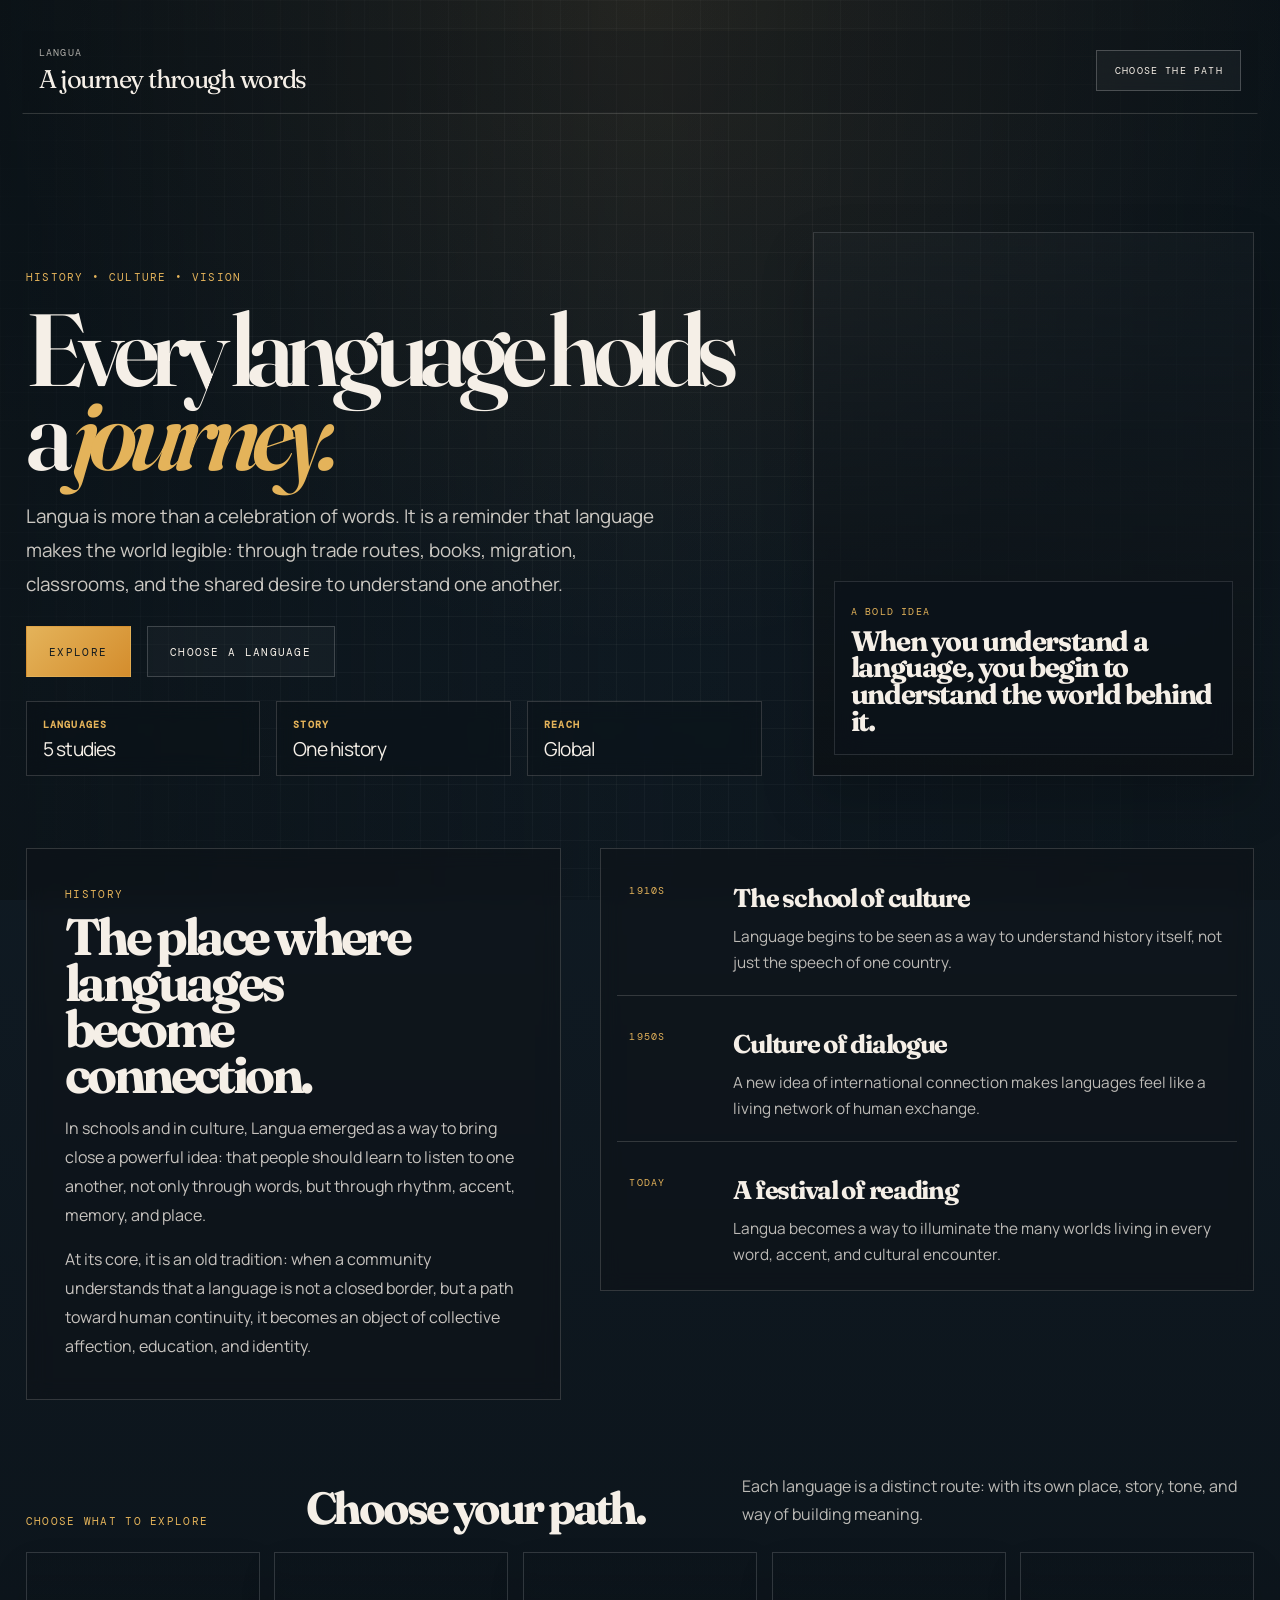
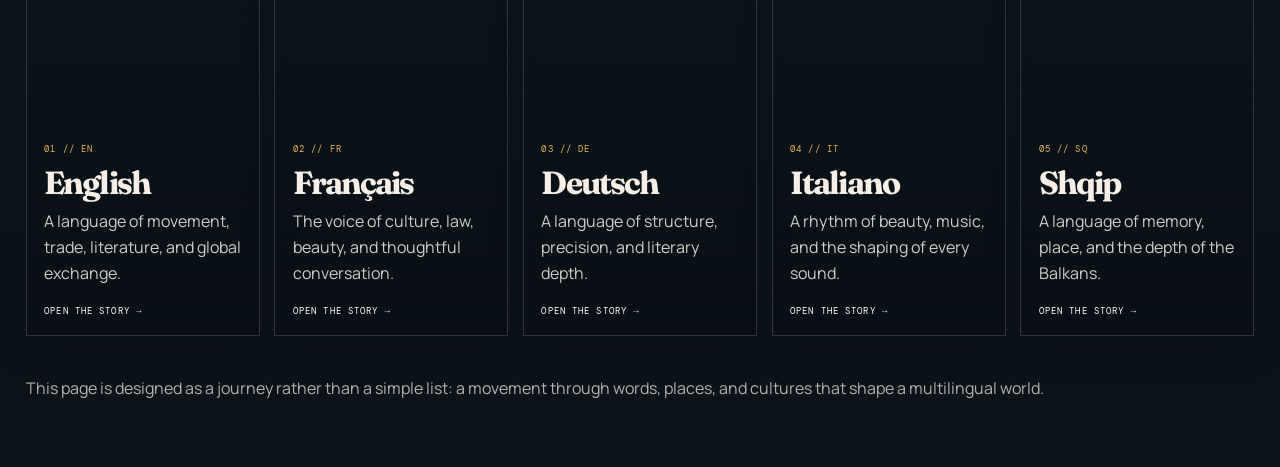
==== code.html @ afd5f45e "Initial commit" ====
<!doctype html>
<html lang="en">
  <head>
    <meta charset="utf-8">
    <meta name="viewport" content="width=device-width, initial-scale=1">
    <meta name="description" content="Langua: a journey through history, culture, and the paths of language.">
    <title>Langua</title>
    <link rel="preconnect" href="https://fonts.googleapis.com">
    <link rel="preconnect" href="https://fonts.gstatic.com" crossorigin>
    <link href="https://fonts.googleapis.com/css2?family=DM+Mono:wght@400;500&family=Fraunces:opsz,wght@9..144,400;9..144,600;9..144,700&family=Manrope:wght@400;500;600;700&display=swap" rel="stylesheet">
    <style>
      :root {
        --bg: #0d151b;
        --bg-soft: #111f29;
        --panel: rgba(15, 23, 31, 0.68);
        --panel-strong: rgba(12, 18, 25, 0.88);
        --line: rgba(246, 240, 233, 0.16);
        --paper: #f5efe7;
        --ink: #132028;
        --muted: rgba(245, 239, 231, 0.74);
        --gold: #e4b35a;
        --gold-soft: #d48d2d;
        --rose: #d0695e;
        --shadow: rgba(0, 0, 0, 0.2);
      }

      * { box-sizing: border-box; }
      html { scroll-behavior: smooth; }
      body {
        margin: 0;
        min-height: 100vh;
        background:
          radial-gradient(circle at top, rgba(223, 169, 94, 0.14), transparent 30%),
          linear-gradient(180deg, #0d151b 0%, #101b24 32%, #0b1218 100%);
        color: var(--paper);
        font-family: Manrope, Arial, sans-serif;
      }

      body::before {
        content: "";
        position: fixed;
        inset: 0;
        pointer-events: none;
        background:
          linear-gradient(90deg, rgba(10, 17, 21, 0.86), rgba(10, 17, 21, 0.28), rgba(10, 17, 21, 0.56)),
          url('https://images.unsplash.com/photo-1529156069898-49953e39b3ac?auto=format&fit=crop&w=2200&q=85') center/cover no-repeat;
        opacity: 0.7;
        z-index: -2;
      }

      body::after {
        content: "";
        position: fixed;
        inset: 0;
        pointer-events: none;
        background-image:
          linear-gradient(rgba(255,255,255,0.035) 1px, transparent 1px),
          linear-gradient(90deg, rgba(255,255,255,0.035) 1px, transparent 1px);
        background-size: 28px 28px;
        mask-image: radial-gradient(circle at center, black 40%, transparent 100%);
        z-index: -1;
      }

      a { color: inherit; text-decoration: none; }
      p, h1, h2, h3 { margin: 0; }

      .page {
        max-width: 1280px;
        margin: 0 auto;
        padding: clamp(1rem, 2.4vw, 2rem) clamp(1rem, 2vw, 2.3rem) 4rem;
      }

      .topbar {
        position: sticky;
        top: 0;
        z-index: 30;
        display: flex;
        align-items: center;
        justify-content: space-between;
        gap: 1rem;
        margin: 0 -0.25rem;
        padding: 0.9rem 1rem 1.1rem;
        border: 1px solid transparent;
        border-bottom-color: var(--line);
        background: rgba(12, 18, 24, 0.18);
        transition: background 0.25s ease, backdrop-filter 0.25s ease, border-color 0.25s ease, box-shadow 0.25s ease;
      }

      .topbar.scrolled {
        background: rgba(12, 18, 24, 0.52);
        border-color: rgba(255, 255, 255, 0.12);
        backdrop-filter: blur(18px);
        box-shadow: 0 12px 30px rgba(0, 0, 0, 0.14);
      }

      .brand {
        display: grid;
        gap: 0.25rem;
      }

      .brand-kicker,
      .label,
      .meta,
      .choice-card small,
      .top-action,
      .timeline span,
      .stat strong {
        font-family: "DM Mono", monospace;
        letter-spacing: 0.12em;
        text-transform: uppercase;
      }

      .brand-kicker {
        font-size: 0.65rem;
        color: rgba(245, 239, 231, 0.7);
      }

      .brand-name {
        font-family: Fraunces, Georgia, serif;
        font-size: clamp(1.3rem, 2vw, 2rem);
        letter-spacing: -0.05em;
      }

      .top-action {
        display: inline-flex;
        align-items: center;
        justify-content: center;
        padding: 0.8rem 1.1rem;
        border: 1px solid rgba(255, 255, 255, 0.22);
        background: rgba(255, 255, 255, 0.04);
        backdrop-filter: blur(10px);
        font-size: 0.62rem;
        transition: transform 0.25s ease, border-color 0.25s ease;
      }

      .top-action:hover {
        transform: translateY(-2px);
        border-color: rgba(255, 255, 255, 0.42);
      }

      .hero {
        display: grid;
        grid-template-columns: 1.25fr 0.75fr;
        gap: clamp(1.8rem, 4vw, 4rem);
        align-items: end;
        min-height: 78vh;
        padding: clamp(2.2rem, 5vw, 5rem) 0 2.5rem;
      }

      .hero-copy {
        display: grid;
        gap: 1.5rem;
      }

      .label {
        font-size: 0.68rem;
        color: var(--gold);
      }

      h1 {
        max-width: 12ch;
        font-family: Fraunces, Georgia, serif;
        font-size: clamp(3.8rem, 8vw, 9.6rem);
        line-height: 0.82;
        letter-spacing: -0.08em;
        font-weight: 600;
      }

      h1 span {
        display: inline-block;
        color: var(--gold);
        font-style: italic;
      }

      .lead {
        max-width: 40rem;
        font-size: clamp(1.02rem, 1.5vw, 1.18rem);
        line-height: 1.8;
        color: rgba(245, 239, 231, 0.82);
      }

      .hero-actions {
        display: flex;
        flex-wrap: wrap;
        gap: 1rem;
        align-items: center;
      }

      .primary,
      .secondary {
        display: inline-flex;
        align-items: center;
        justify-content: center;
        min-height: 3.2rem;
        padding: 0.8rem 1.4rem;
        border: 1px solid transparent;
        font-family: "DM Mono", monospace;
        font-size: 0.68rem;
        letter-spacing: 0.12em;
        text-transform: uppercase;
        transition: transform 0.25s ease, border-color 0.25s ease, background 0.25s ease;
      }

      .primary {
        background: linear-gradient(135deg, var(--gold), var(--gold-soft));
        color: #111a1f;
      }

      .secondary {
        border-color: rgba(255, 255, 255, 0.18);
        color: var(--paper);
        background: rgba(255, 255, 255, 0.03);
      }

      .primary:hover,
      .secondary:hover {
        transform: translateY(-2px);
      }

      .stats {
        display: grid;
        grid-template-columns: repeat(3, minmax(0, 1fr));
        gap: 1rem;
      }

      .stat {
        padding: 1rem 1rem 0.8rem;
        border: 1px solid var(--line);
        background: rgba(10, 16, 22, 0.36);
        backdrop-filter: blur(10px);
      }

      .stat strong {
        display: block;
        margin-bottom: 0.35rem;
        color: var(--gold);
        font-size: 0.62rem;
      }

      .stat span {
        display: block;
        font-size: 1.2rem;
        line-height: 1.3;
        letter-spacing: -0.04em;
      }

      .hero-panel {
        position: relative;
        min-height: 34rem;
        border: 1px solid var(--line);
        background:
          linear-gradient(180deg, rgba(13, 21, 27, 0.18), rgba(13, 21, 27, 0.72)),
          url('https://images.unsplash.com/photo-1516321318423-f06f85e504b3?auto=format&fit=crop&w=1200&q=80') center/cover no-repeat;
        box-shadow: 0 24px 50px var(--shadow);
        overflow: hidden;
      }

      .hero-panel::before {
        content: "";
        position: absolute;
        inset: 0;
        background: linear-gradient(180deg, rgba(255,255,255,0.02), rgba(11,16,20,0.72));
      }

      .panel-card {
        position: absolute;
        left: 1.25rem;
        right: 1.25rem;
        bottom: 1.25rem;
        padding: 1rem 1rem 1.2rem;
        background: rgba(12, 18, 25, 0.72);
        border: 1px solid rgba(255,255,255,0.12);
        backdrop-filter: blur(12px);
        z-index: 1;
      }

      .panel-card small {
        display: inline-block;
        margin-bottom: 0.6rem;
        color: var(--gold);
        font-family: "DM Mono", monospace;
        letter-spacing: 0.12em;
        text-transform: uppercase;
        font-size: 0.62rem;
      }

      .panel-card h3 {
        font-family: Fraunces, Georgia, serif;
        font-size: clamp(1.7rem, 2.2vw, 2.5rem);
        letter-spacing: -0.05em;
        line-height: 0.95;
      }

      .story {
        display: grid;
        grid-template-columns: 0.9fr 1.1fr;
        gap: clamp(1.2rem, 3vw, 3rem);
        align-items: start;
        padding: 2rem 0 1rem;
      }

      .story-copy,
      .story-panel {
        border: 1px solid var(--line);
        background: rgba(14, 19, 24, 0.52);
        backdrop-filter: blur(10px);
      }

      .story-copy {
        padding: clamp(1.5rem, 3vw, 2.4rem);
      }

      .story-copy h2 {
        margin-top: 0.8rem;
        max-width: 11ch;
        font-family: Fraunces, Georgia, serif;
        font-size: clamp(2.6rem, 4vw, 4.5rem);
        line-height: 0.9;
        letter-spacing: -0.07em;
      }

      .story-copy p {
        margin-top: 1rem;
        color: rgba(245, 239, 231, 0.8);
        font-size: 1rem;
        line-height: 1.8;
      }

      .story-panel {
        padding: 1rem 1rem 0.2rem;
      }

      .timeline {
        list-style: none;
        padding: 0;
        margin: 0;
        display: grid;
        gap: 0.9rem;
      }

      .timeline li {
        display: grid;
        grid-template-columns: 5.5rem 1fr;
        gap: 1rem;
        padding: 1.1rem 0.8rem 1.2rem;
        border-bottom: 1px solid var(--line);
      }

      .timeline li:last-child { border-bottom: none; }

      .timeline span {
        display: inline-block;
        padding-top: 0.1rem;
        color: var(--gold);
        font-size: 0.6rem;
      }

      .timeline h3 {
        margin-bottom: 0.6rem;
        font-family: Fraunces, Georgia, serif;
        font-size: clamp(1.35rem, 2vw, 2rem);
        letter-spacing: -0.05em;
      }

      .timeline p {
        font-size: 0.96rem;
        line-height: 1.7;
        color: rgba(245,239,231,0.76);
      }

      .choices {
        padding-top: 3.5rem;
      }

      .choices-head {
        display: flex;
        align-items: end;
        justify-content: space-between;
        gap: 1rem;
        margin-bottom: 1.5rem;
      }

      .choices-head h2 {
        max-width: 12ch;
        font-family: Fraunces, Georgia, serif;
        font-size: clamp(2.4rem, 3.5vw, 4rem);
        line-height: 0.9;
        letter-spacing: -0.07em;
      }

      .choices-head p {
        max-width: 32rem;
        color: rgba(245, 239, 231, 0.76);
        line-height: 1.75;
      }

      .choice-grid {
        display: grid;
        grid-template-columns: repeat(5, minmax(0, 1fr));
        gap: 0.9rem;
      }

      .choice-card {
        position: relative;
        display: flex;
        flex-direction: column;
        justify-content: end;
        min-height: 24rem;
        padding: 1.1rem;
        background-size: cover;
        background-position: center;
        border: 1px solid rgba(255,255,255,.15);
        overflow: hidden;
        box-shadow: 0 18px 34px rgba(0,0,0,.12);
        transition: transform 0.25s ease, border-color 0.25s ease;
      }

      .choice-card::before {
        content: "";
        position: absolute;
        inset: 0;
        background: linear-gradient(180deg, rgba(9, 15, 20, 0.10), rgba(9, 15, 20, 0.82));
      }

      .choice-card:hover {
        transform: translateY(-6px);
        border-color: rgba(255,255,255,.28);
      }

      .choice-card > * {
        position: relative;
        z-index: 1;
      }

      .choice-card .meta {
        display: inline-block;
        margin-bottom: 0.8rem;
        color: var(--gold);
        font-size: 0.58rem;
      }

      .choice-card h3 {
        font-family: Fraunces, Georgia, serif;
        font-size: clamp(2rem, 2.4vw, 2.7rem);
        line-height: 0.95;
        letter-spacing: -0.06em;
      }

      .choice-card p {
        margin-top: 0.7rem;
        max-width: 16rem;
        color: rgba(245,239,231,0.85);
        line-height: 1.6;
      }

      .choice-card small {
        display: inline-block;
        margin-top: 1.2rem;
        color: #fff;
        font-size: 0.58rem;
      }

      .c-en { background-image: url('https://images.unsplash.com/photo-1513635269975-59663e0ac1ad?auto=format&fit=crop&w=1200&q=80'); }
      .c-fr { background-image: url('https://images.unsplash.com/photo-1499856871958-5b9627545d1a?auto=format&fit=crop&w=1200&q=80'); }
      .c-de { background-image: url('https://images.unsplash.com/photo-1523908511403-7fc7b25592f4?auto=format&fit=crop&w=1200&q=80'); }
      .c-it { background-image: url('https://images.unsplash.com/photo-1506744038136-46273834b3fb?auto=format&fit=crop&w=1200&q=80'); }
      .c-sq { background-image: url('https://images.unsplash.com/photo-1501785888041-af3ef285b470?auto=format&fit=crop&w=1200&q=80'); }

      .footer-note {
        padding-top: 2.4rem;
        color: rgba(245,239,231,0.72);
        line-height: 1.8;
      }

      @media (max-width: 980px) {
        .hero,
        .story,
        .choices-head {
          grid-template-columns: 1fr;
          display: grid;
        }

        .choice-grid {
          grid-template-columns: repeat(2, minmax(0, 1fr));
        }
      }

      @media (max-width: 640px) {
        .page {
          padding-left: 0.8rem;
          padding-right: 0.8rem;
        }

        .topbar {
          align-items: flex-start;
          flex-direction: column;
          width: calc(100% + 0.2rem);
          margin-left: -0.1rem;
          padding-left: 0.9rem;
          padding-right: 0.9rem;
        }

        .hero {
          min-height: auto;
          padding-top: 2.2rem;
        }

        .stats {
          grid-template-columns: 1fr;
        }

        .hero-panel {
          min-height: 23rem;
        }

        .timeline li {
          grid-template-columns: 1fr;
        }

        .choice-grid {
          grid-template-columns: 1fr;
        }

        .choice-card {
          min-height: 18rem;
        }

        .choices-head {
          display: grid;
          gap: 0.5rem;
        }
      }
    </style>
  </head>
  <body>
    <div class="page">
      <header class="topbar">
        <div class="brand">
          <span class="brand-kicker">Langua</span>
          <span class="brand-name">A journey through words</span>
        </div>
        <a class="top-action" href="#journey">Choose the path</a>
      </header>

      <main>
        <section class="hero">
          <div class="hero-copy">
            <div class="label">History • culture • vision</div>
            <h1>Every language holds a <span>journey.</span></h1>
            <p class="lead">
              Langua is more than a celebration of words. It is a reminder that language makes the world legible: through trade routes, books, migration, classrooms, and the shared desire to understand one another.
            </p>
            <div class="hero-actions">
              <a class="primary" href="#journey">Explore</a>
              <a class="secondary" href="#choices">Choose a language</a>
            </div>
            <div class="stats">
              <div class="stat">
                <strong>Languages</strong>
                <span>5 studies</span>
              </div>
              <div class="stat">
                <strong>Story</strong>
                <span>One history</span>
              </div>
              <div class="stat">
                <strong>Reach</strong>
                <span>Global</span>
              </div>
            </div>
          </div>

          <div class="hero-panel" aria-label="Visual journey through languages">
            <div class="panel-card">
              <small>A bold idea</small>
              <h3>When you understand a language, you begin to understand the world behind it.</h3>
            </div>
          </div>
        </section>

        <section class="story" id="journey">
          <div class="story-copy">
            <div class="label">History</div>
            <h2>The place where languages become connection.</h2>
            <p>
              In schools and in culture, Langua emerged as a way to bring close a powerful idea: that people should learn to listen to one another, not only through words, but through rhythm, accent, memory, and place.
            </p>
            <p>
              At its core, it is an old tradition: when a community understands that a language is not a closed border, but a path toward human continuity, it becomes an object of collective affection, education, and identity.
            </p>
          </div>

          <div class="story-panel">
            <ul class="timeline">
              <li>
                <span>1910s</span>
                <div>
                  <h3>The school of culture</h3>
                  <p>Language begins to be seen as a way to understand history itself, not just the speech of one country.</p>
                </div>
              </li>
              <li>
                <span>1950s</span>
                <div>
                  <h3>Culture of dialogue</h3>
                  <p>A new idea of international connection makes languages feel like a living network of human exchange.</p>
                </div>
              </li>
              <li>
                <span>Today</span>
                <div>
                  <h3>A festival of reading</h3>
                  <p>Langua becomes a way to illuminate the many worlds living in every word, accent, and cultural encounter.</p>
                </div>
              </li>
            </ul>
          </div>
        </section>

        <section class="choices" id="choices">
          <div class="choices-head">
            <div class="label">Choose what to explore</div>
            <h2>Choose your path.</h2>
            <p>
              Each language is a distinct route: with its own place, story, tone, and way of building meaning.
            </p>
          </div>

          <nav class="choice-grid" aria-label="Choose a language to explore">
            <a class="choice-card c-en" href="english.html">
              <div class="meta">01 // EN</div>
              <h3>English</h3>
              <p>A language of movement, trade, literature, and global exchange.</p>
              <small>Open the story →</small>
            </a>

            <a class="choice-card c-fr" href="french.html">
              <div class="meta">02 // FR</div>
              <h3>Français</h3>
              <p>The voice of culture, law, beauty, and thoughtful conversation.</p>
              <small>Open the story →</small>
            </a>

            <a class="choice-card c-de" href="german.html">
              <div class="meta">03 // DE</div>
              <h3>Deutsch</h3>
              <p>A language of structure, precision, and literary depth.</p>
              <small>Open the story →</small>
            </a>

            <a class="choice-card c-it" href="italian.html">
              <div class="meta">04 // IT</div>
              <h3>Italiano</h3>
              <p>A rhythm of beauty, music, and the shaping of every sound.</p>
              <small>Open the story →</small>
            </a>

            <a class="choice-card c-sq" href="albanian.html">
              <div class="meta">05 // SQ</div>
              <h3>Shqip</h3>
              <p>A language of memory, place, and the depth of the Balkans.</p>
              <small>Open the story →</small>
            </a>
          </nav>
        </section>

        <p class="footer-note">
          This page is designed as a journey rather than a simple list: a movement through words, places, and cultures that shape a multilingual world.
        </p>
      </main>
    </div>

    <script>
      const topbar = document.querySelector('.topbar');
      const updateHeaderState = () => {
        topbar.classList.toggle('scrolled', window.scrollY > 18);
      };

      updateHeaderState();
      window.addEventListener('scroll', updateHeaderState, { passive: true });
    </script>
  </body>
</html>
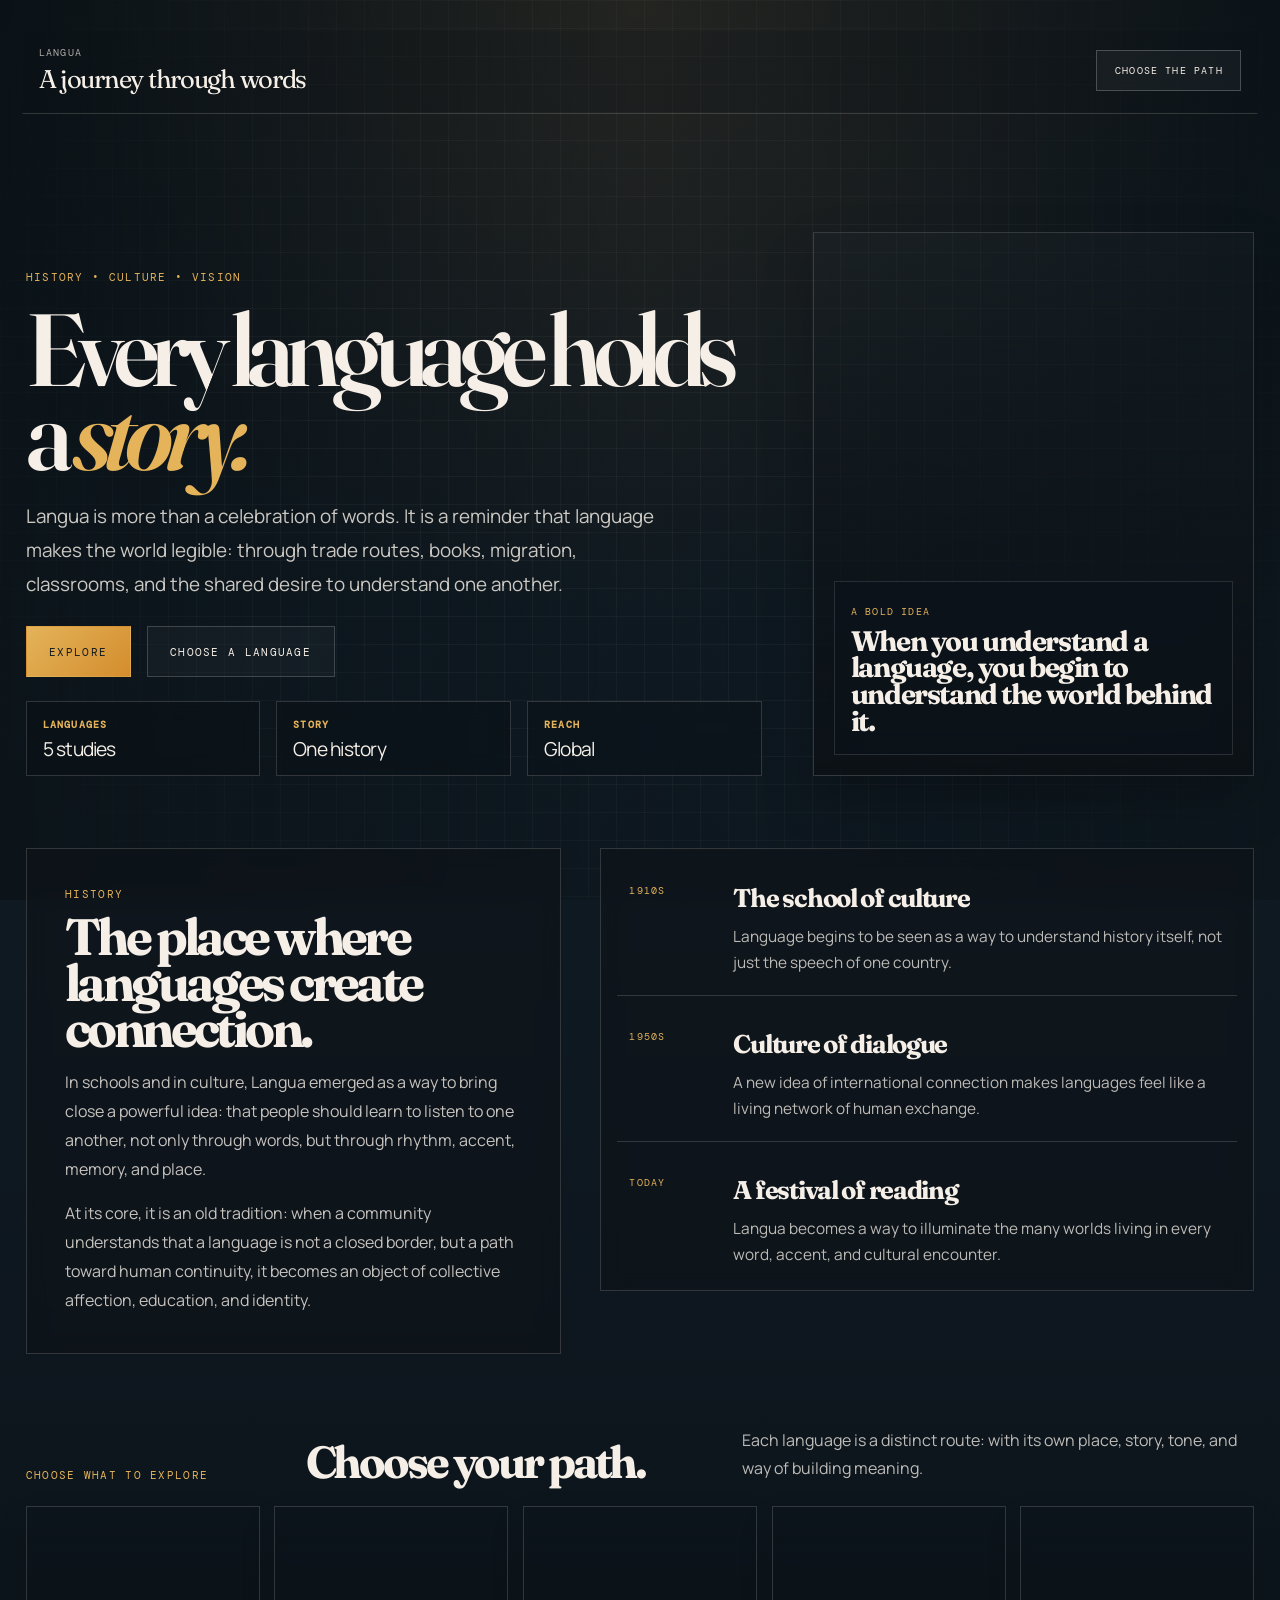
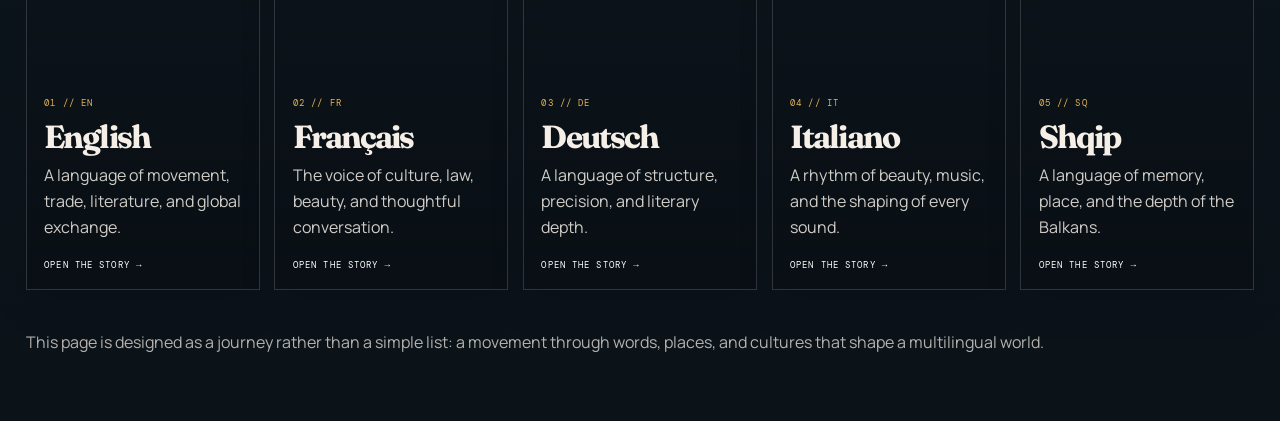
==== commit d695403f: "Refine language copy and landing page wording" ====
--- a/code.html
+++ b/code.html
@@ -546,7 +546,7 @@
         <section class="hero">
           <div class="hero-copy">
             <div class="label">History • culture • vision</div>
-            <h1>Every language holds a <span>journey.</span></h1>
+            <h1>Every language holds a <span>story.</span></h1>
             <p class="lead">
               Langua is more than a celebration of words. It is a reminder that language makes the world legible: through trade routes, books, migration, classrooms, and the shared desire to understand one another.
             </p>
@@ -581,7 +581,7 @@
         <section class="story" id="journey">
           <div class="story-copy">
             <div class="label">History</div>
-            <h2>The place where languages become connection.</h2>
+            <h2>The place where languages create connection.</h2>
             <p>
               In schools and in culture, Langua emerged as a way to bring close a powerful idea: that people should learn to listen to one another, not only through words, but through rhythm, accent, memory, and place.
             </p>
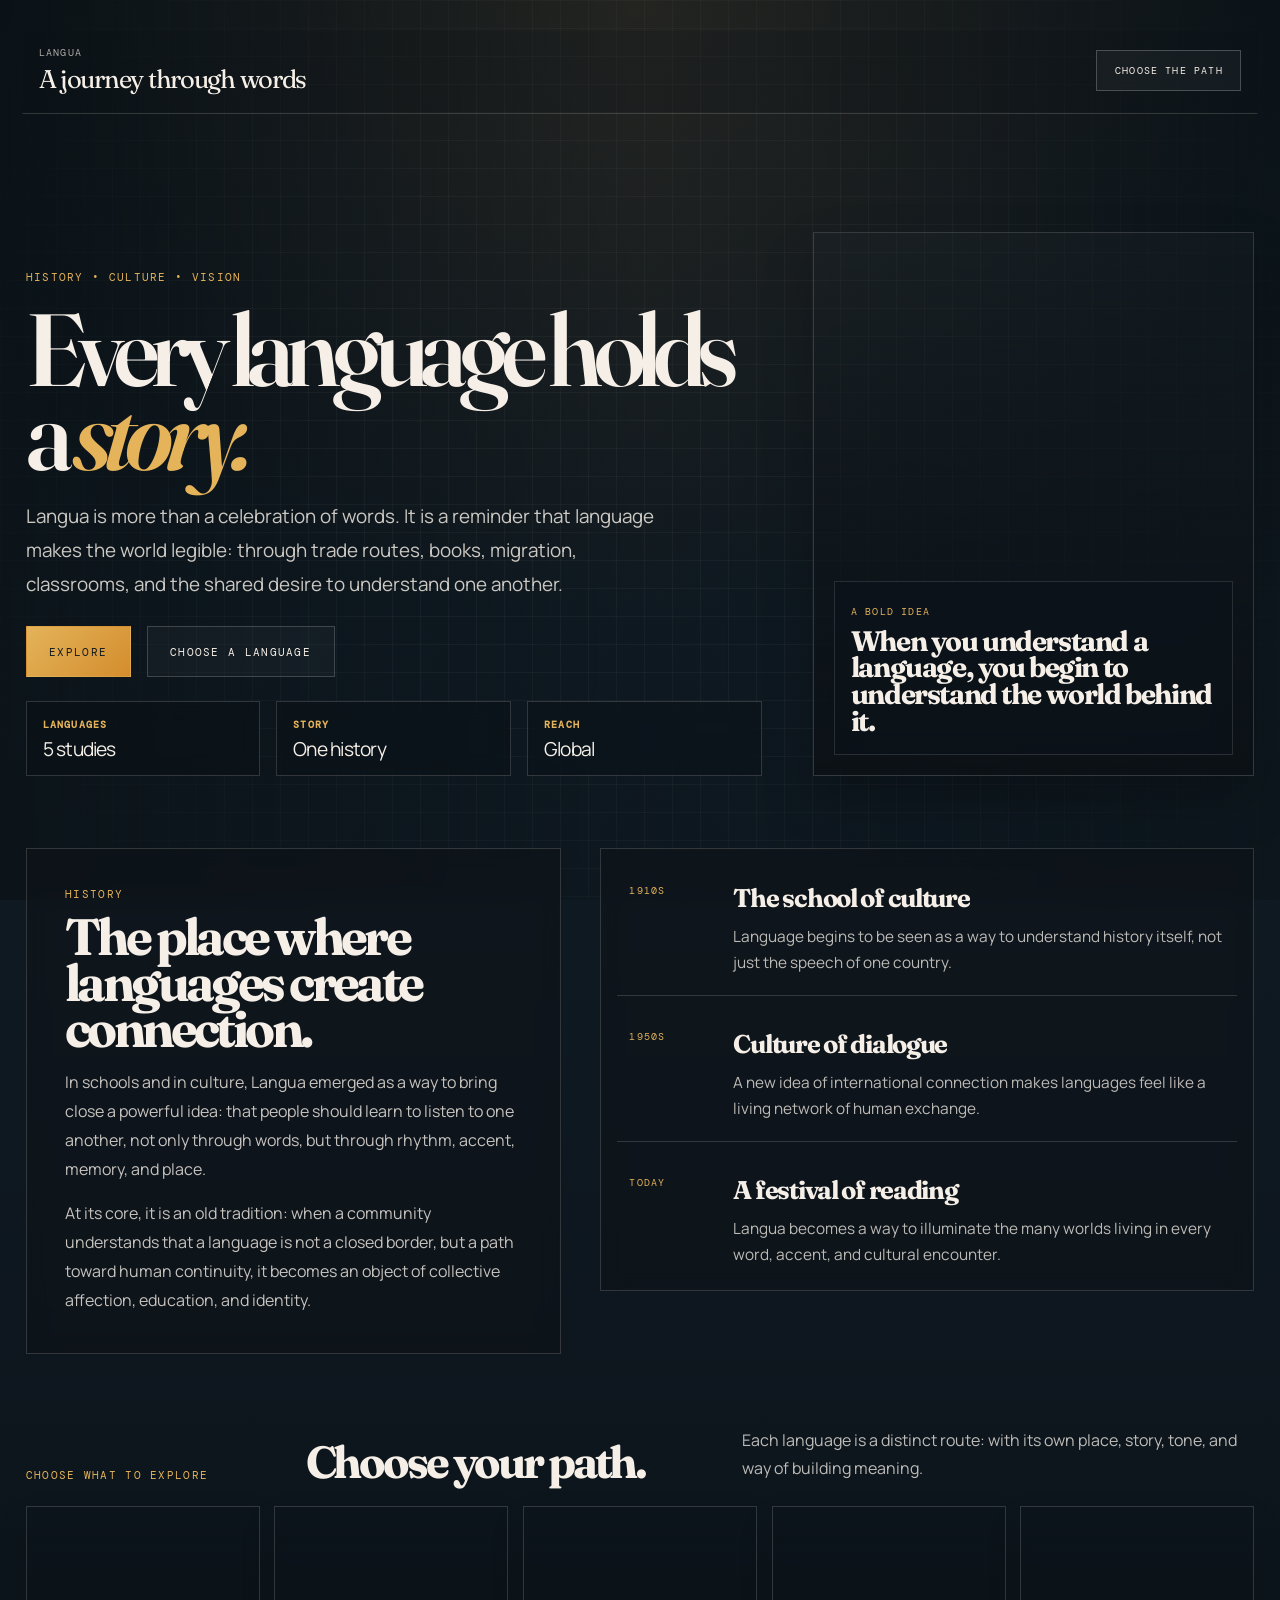
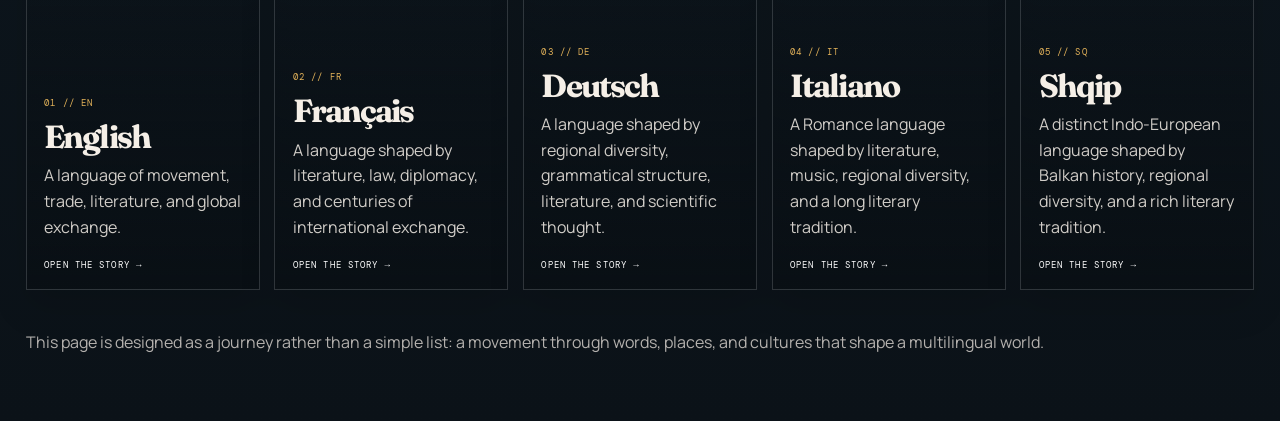
==== commit 65a617d4: "Apply final language text corrections" ====
--- a/code.html
+++ b/code.html
@@ -637,28 +637,28 @@
             <a class="choice-card c-fr" href="french.html">
               <div class="meta">02 // FR</div>
               <h3>Français</h3>
-              <p>The voice of culture, law, beauty, and thoughtful conversation.</p>
+              <p>A language shaped by literature, law, diplomacy, and centuries of international exchange.</p>
               <small>Open the story →</small>
             </a>
 
             <a class="choice-card c-de" href="german.html">
               <div class="meta">03 // DE</div>
               <h3>Deutsch</h3>
-              <p>A language of structure, precision, and literary depth.</p>
+              <p>A language shaped by regional diversity, grammatical structure, literature, and scientific thought.</p>
               <small>Open the story →</small>
             </a>
 
             <a class="choice-card c-it" href="italian.html">
               <div class="meta">04 // IT</div>
               <h3>Italiano</h3>
-              <p>A rhythm of beauty, music, and the shaping of every sound.</p>
+              <p>A Romance language shaped by literature, music, regional diversity, and a long literary tradition.</p>
               <small>Open the story →</small>
             </a>
 
             <a class="choice-card c-sq" href="albanian.html">
               <div class="meta">05 // SQ</div>
               <h3>Shqip</h3>
-              <p>A language of memory, place, and the depth of the Balkans.</p>
+              <p>A distinct Indo-European language shaped by Balkan history, regional diversity, and a rich literary tradition.</p>
               <small>Open the story →</small>
             </a>
           </nav>
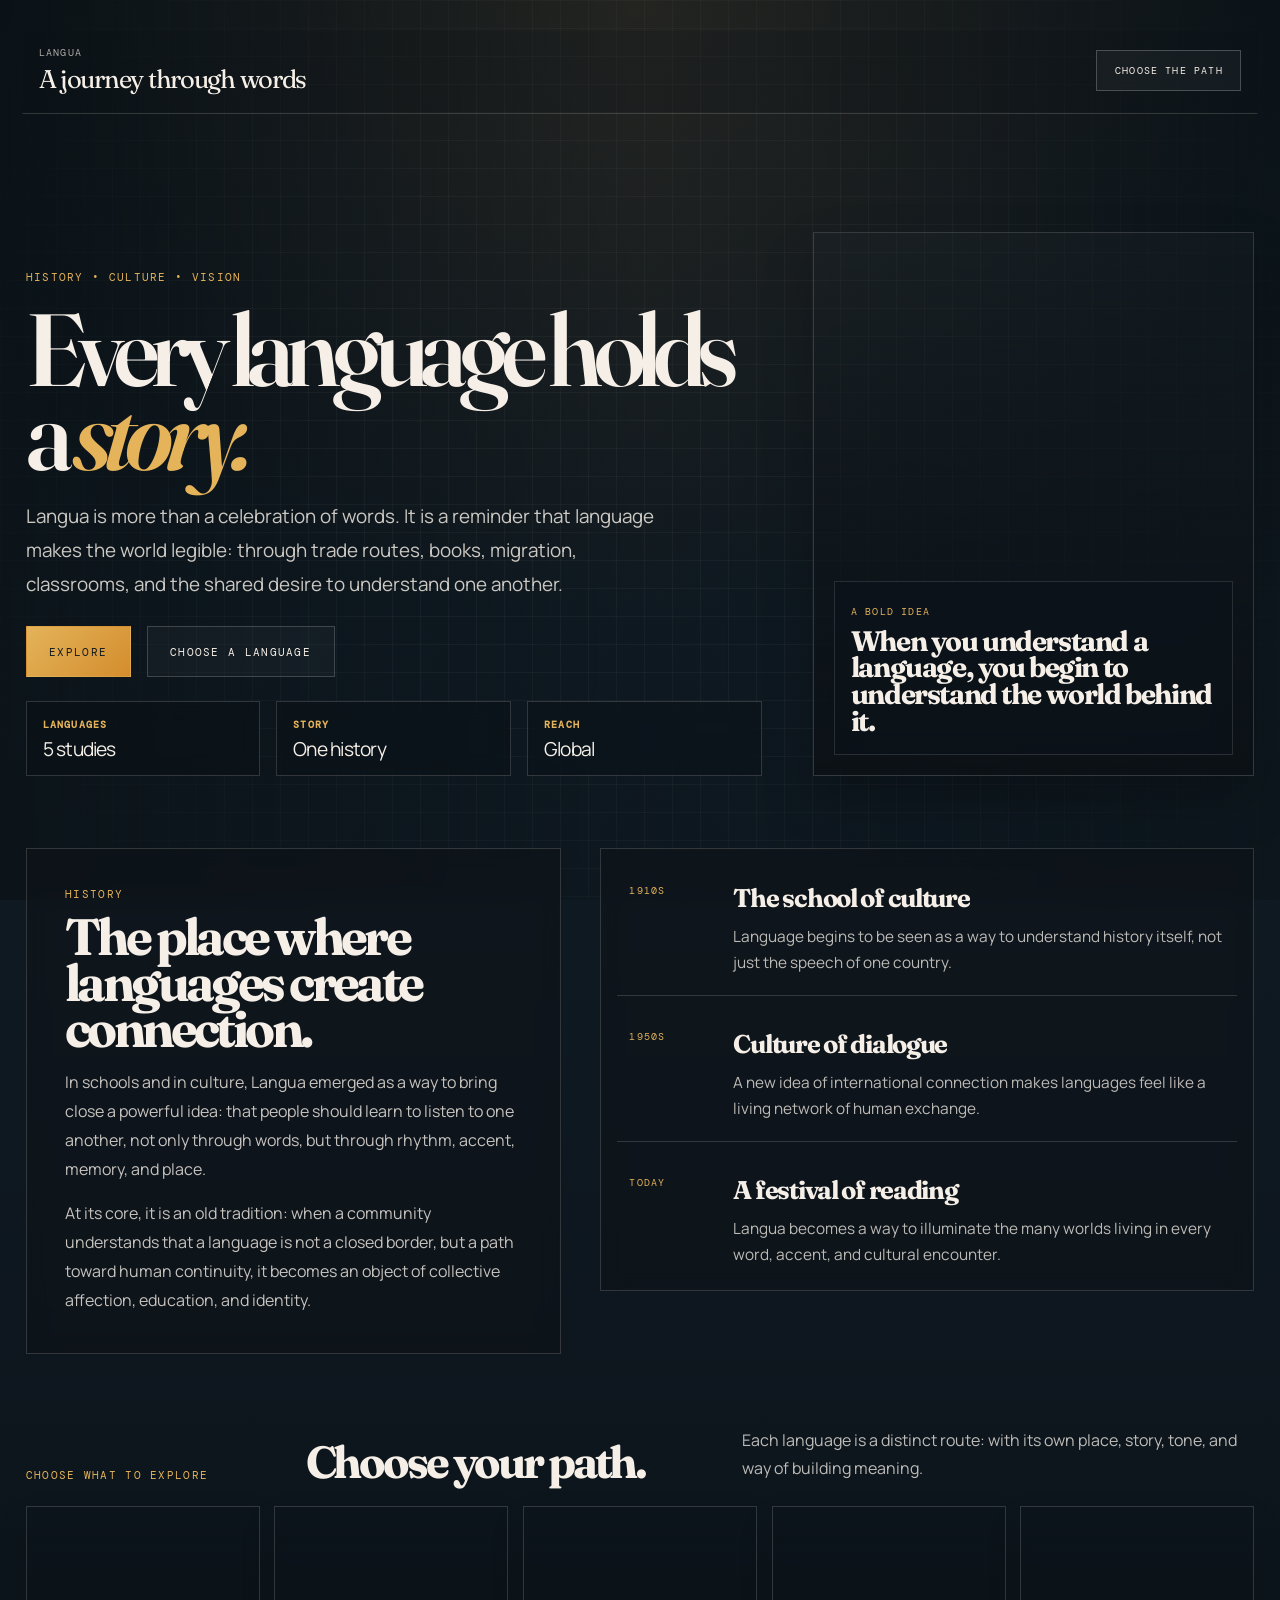
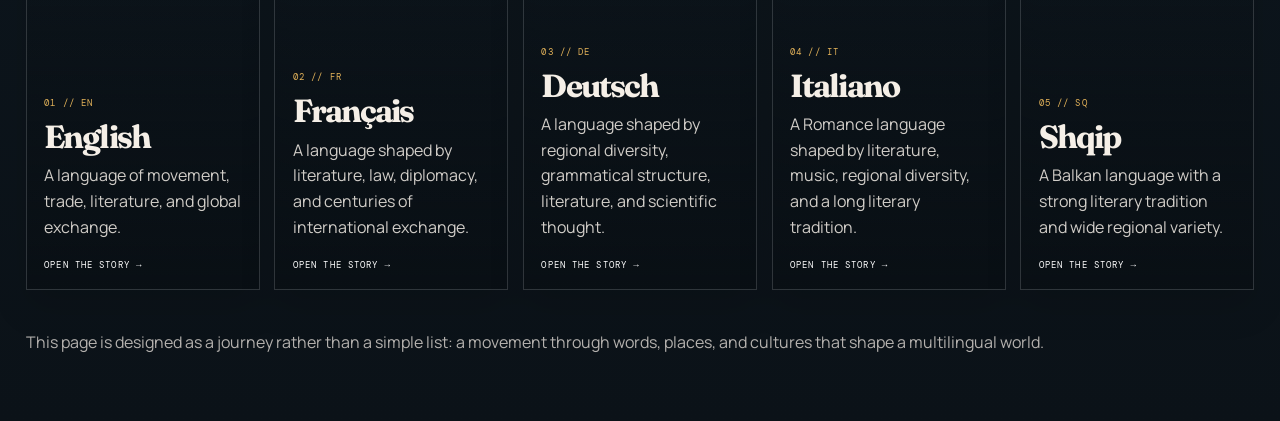
==== commit eb72c618: "Finalize wording cleanup" ====
--- a/code.html
+++ b/code.html
@@ -658,7 +658,7 @@
             <a class="choice-card c-sq" href="albanian.html">
               <div class="meta">05 // SQ</div>
               <h3>Shqip</h3>
-              <p>A distinct Indo-European language shaped by Balkan history, regional diversity, and a rich literary tradition.</p>
+              <p>A Balkan language with a strong literary tradition and wide regional variety.</p>
               <small>Open the story →</small>
             </a>
           </nav>
